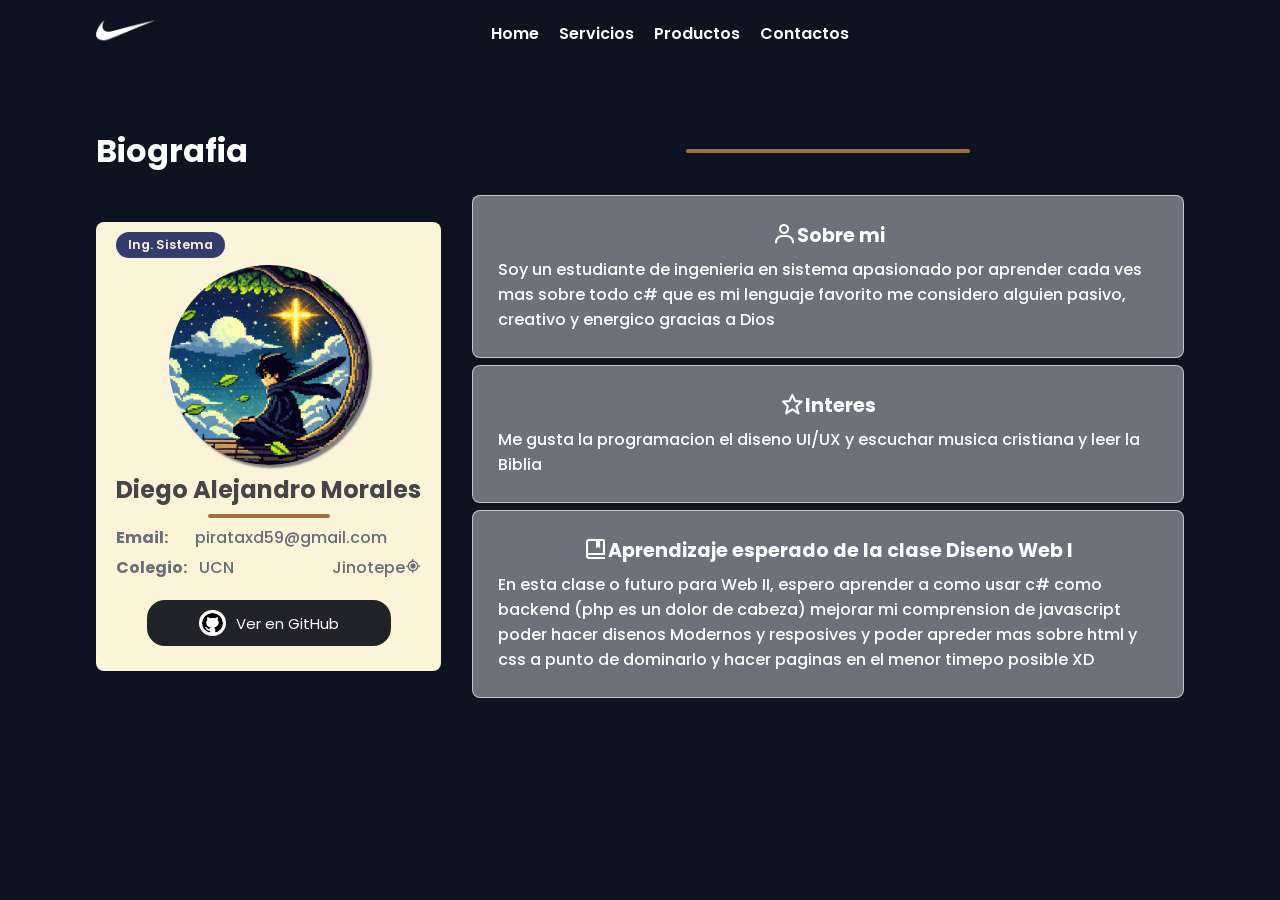
==== bio.html @ 029adb23 "First commit" ====
<!DOCTYPE html>
<html lang="en">
<head>
    <meta charset="UTF-8">
    <meta name="viewport" content="width=device-width, initial-scale=1.0">
    <link rel = "stylesheet" href="./CSS/bio.css">
    <!-- Boxicons CSS -->
   <link href='https://unpkg.com/boxicons@2.1.4/css/boxicons.min.css' rel='stylesheet'>
 
    <title>Document</title>
</head>
<body>
    <header class = "container">
        <nav>
            <div>
                <img src = "./Images/nike.png" alt = "Logo" width="60px" height="auto"> 
            </div>
            <div class="list">
                <ul>
                    <li> <a href = "index.html">Home</a></li>
                    <li> <a href = "#">Servicios</a></li>
                    <li> <a href = "#">Productos</a></li>
                    <li> <a href = "#">Contactos</a></li>                
                </ul>
            </div>
            <div class="nohacenadaSOLONOQUIEROHACERMUCHOPARACENTRALOXDDASIQUEPONGOESTO"></div>
        </nav>
        <div class="Hero">
            <h1>Biografia</h1>
            <div class="line"></div>

            <!--section hero-->
            <div class="left">
                
                <!-- Imagen mia-->
                <div class="box">
                    <div class="panel">
                        <p class = "tag">Ing. Sistema</p> <!-- quiero hacer el tag ahi para una UX tianiXD-->
                    </div>
                    <img src="./Images/Copilot_20260507_191639 (1).png" class= "img1" alt="bio" width="200px" height="auto">
                    <h2>Diego Alejandro Morales</h2>
                    <div class="line"></div>
                    <div class="info"">
                        <p><strong>Email:<strong style="color:transparent">XD.</strong><!--Espacio la otra manera era con grid pero nah XD--></strong>pirataxd59@gmail.com</p>
                        <div class="union">
                            <p><strong>Colegio:<strong style="color:transparent">D</strong></strong>UCN</p>
                            <p class ="loc">Jinotepe<i class='bx bx-current-location '></i></p>
                        </div>
                        <div class="union1">                            
                            <img class="github"src="./Images/GitHub_Invertocat_Black.svg" alt="githublink">
                            <a href="">Ver en GitHub</a>              
                        </div>
                    </div>
                </div>
            </div>
            <div class="right">
                <div class="cont">
                    <div class="tit">
                        <i class='bx bx-user bx-sm'></i>
                        <h2>Sobre mi </h2>
                    </div>
                    <p>Soy un estudiante de ingenieria en sistema apasionado por aprender cada ves mas sobre todo c# que es mi lenguaje favorito me considero alguien pasivo, creativo y energico  gracias a Dios </p>
                </div>
                <div class="cont">
                    <div class="tit">
                        <i class='bx bx-star bx-sm'></i>
                        <h2>Interes</h2>                    
                    </div>
                    <p>Me gusta la programacion el diseno UI/UX y escuchar musica cristiana y leer la Biblia</p>   
                </div>
                <div class="cont">
                    <div class="tit">
                        <i class='bx bx-book-bookmark bx-sm'></i>
                        <h2>Aprendizaje esperado de la clase Diseno Web I</h>
                    </div> 
                <p>En esta clase o futuro para Web II, espero aprender a como usar c# como backend (php es un dolor de cabeza) mejorar mi comprension de javascript poder hacer disenos Modernos y resposives y poder apreder mas sobre html y css a punto de dominarlo y hacer paginas en el menor timepo posible XD</p>           
                </div>
            </div>
            

        </div>
    </header>
    <script src="./JS/bio.js"></script>
</body>
</html>
---- CSS/bio.css ----
@import url('https://fonts.googleapis.com/css2?family=Bebas+Neue&family=Boldonse&family=Iosevka+Charon:ital,wght@0,300;0,400;0,500;0,700;1,300;1,400;1,500;1,700&family=Poppins:ital,wght@0,100;0,200;0,300;0,400;0,500;0,600;0,700;0,800;0,900;1,100;1,200;1,300;1,400;1,500;1,600;1,700;1,800;1,900&display=swap');
*{
    margin:0;
    padding: 0;
    box-sizing: border-box;
    border: none;
    text-decoration: none;
    list-style: none;
    font-family: "Poppins", sans-serif;
}
:root{
    --txt-color:#fff;
    --bg-color:#ffffff;
    --btn-bg:#fb8f02;
    /*alfinal casi ni lo use la paleta de los otros porque quedaba bien fello almenos como estoy de noche me dolia el fondo blanco .. por eso lo cmabie lo combine con mi foto si*/
}
body {
    background-color: #0d1321; 
    color: #ffffff;          
}

/*Nav */
.container{
    max-width: 85%;
    height: 100vh;
    margin: 0 auto
}
nav{
    display: flex;
    flex-wrap: wrap;
    
    align-items: center;        
    justify-content: space-between;
}
.list ul{
    display: flex;
    gap: 20px;    
}
.list ul li a{
    color: var(--txt-color);
    font-weight: 600;    
}
.list ul li a,.list ul li{
    transition: all 0.3s ease-in-out;
}
.list ul li a:hover,.list ul li:hover{
    transform: translateY(-5px);
}

.Hero{
    display: grid;
    max-width: 100%;
    grid-template-columns: 1fr 2fr;
    margin-top: 60px;    
    align-items: center; 
    gap:20px   
}
.line{
    background-color: #a66e3c; /*profe en la otra linea que va en el fondo el contraste la hace ver diferente pero so iguales lo colores*/
    align-self: center;    
    width: 40%;
    margin:0 auto;
    height: 4px;
    border-radius: 5px;
    
}
.tag {
    align-self: flex-start;
    width: fit-content;
    background-color: #333D6D;    
    color: #fbf4d9;
    /*border:1px solid #bc5500; lo iba a poner con eso pero no me gusta*/ 
    padding: 4px 12px;
    border-radius: 20px;
    font-size: 0.8rem;
    font-weight: 600;
}
.left{
    
    width: fit-content;
    border-radius: 8px;    
    background-color: #fbf4d9;
    padding:10px 20px;
    
}
.box{
    display: grid;
    gap:7px;
    color: #454545;
}
.img1{
    display: block;
    margin : 0 auto;
    border-radius: 50%; /* tuve que adivinar porque lo estab poniendo en pixeles ._. XD */
    box-shadow: 3px 3px 2px gray;    
    transition: all 0.3s ease-in-out;
}
.img1:hover{
    transform: scale(1.01);
}
.info{
    display:grid;
    gap:5px;
}
.info p{
    color:#686D76;
    font-size: 16px;
    font-weight: 500;    
}
.loc{
    display:block;
    text-align: end;
}
.loc p{
    display: flex;
    gap:4px;
    align-items: center;
}
.union{
    display: flex;
    justify-content: space-between;    
}


.right{
    display:flex;
    flex-direction: column;
    flex-wrap: wrap;
    gap:7px;
    
}
.right p{color:#fff;font-weight: 450;}
.cont{
    display: flex;
    flex-direction: column;
    gap: 7px;
}
/*Titulos*/
.tit{
    display:flex;
    flex-wrap: wrap;
    align-items: center;
    justify-content: center;
    font-size: 0.8em;
    color: #fff;
}
/*son las redes*/
.github{
    width: 27px;
    height: auto;
    background-color: #ffffff; 
    display: inline-block;
    padding: 3px;
    border-radius: 50%;

}
.union1{
    transition: all 0.3s ease-in-out;
    width: 80%;
    margin:15px auto;
    display: flex;
    align-items: center;
    justify-content: center;
    gap:10px;
    height: auto;   
    border-radius:18px;
    
    padding: 10px 20px;
    background-color: #222229;
}
.union1 a{
    font-size: 15px;
    color:#ffffff
}
.union1:hover{
    transform:translateY(-5px)
    
}
.cont{   
    background-color: rgba(255, 255, 255, 0.4);   
    border-radius: 8px;   
    border: 1px solid rgba(255, 255, 255, 0.6);    
    padding: 25px;
}
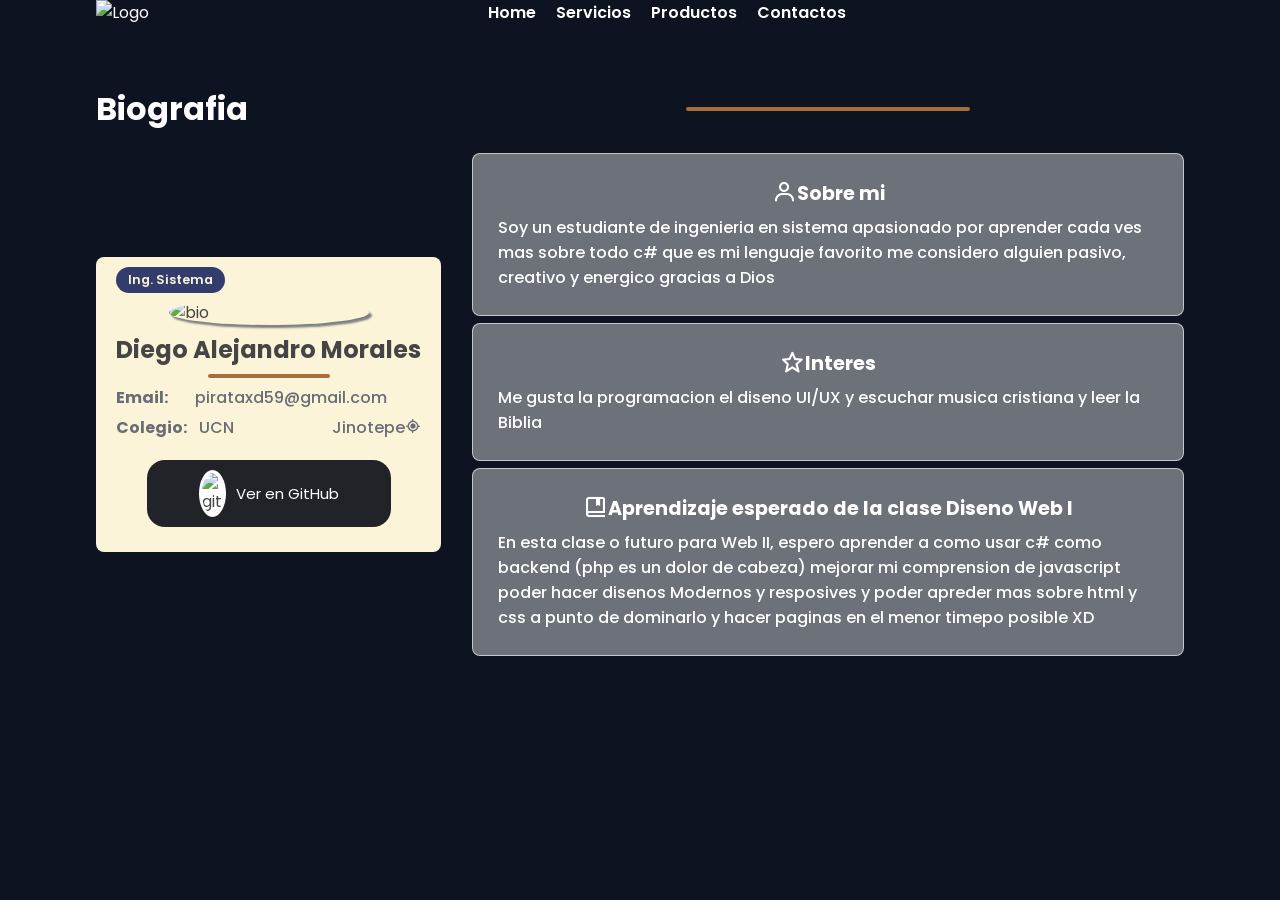
==== commit d5a23737: "Fix: cambio de letras a carpetas a minusculas para evitar conflicto con gitpages" ====
--- a/bio.html
+++ b/bio.html
@@ -13,7 +13,7 @@
     <header class = "container">
         <nav>
             <div>
-                <img src = "./Images/nike.png" alt = "Logo" width="60px" height="auto"> 
+                <img src = "./images/nike.png" alt = "Logo" width="60px" height="auto"> 
             </div>
             <div class="list">
                 <ul>
@@ -30,14 +30,15 @@
             <div class="line"></div>
 
             <!--section hero-->
-            <div class="left">
-                
+            <div class="left">                
                 <!-- Imagen mia-->
                 <div class="box">
                     <div class="panel">
                         <p class = "tag">Ing. Sistema</p> <!-- quiero hacer el tag ahi para una UX tianiXD-->
                     </div>
-                    <img src="./Images/Copilot_20260507_191639 (1).png" class= "img1" alt="bio" width="200px" height="auto">
+                    <!--AQUI LA IMAGEN PUEDE SER CAMBIADA PROFEEEEE-->
+                    <img id = "pic" src="./images/Copilot_20260507_191639 (1).png" class= "img1" alt="bio" width="200px" height="auto">
+                    <input type="file" id="fileInput" accept="image/*" style="display: none;">
                     <h2>Diego Alejandro Morales</h2>
                     <div class="line"></div>
                     <div class="info"">
@@ -47,7 +48,7 @@
                             <p class ="loc">Jinotepe<i class='bx bx-current-location '></i></p>
                         </div>
                         <div class="union1">                            
-                            <img class="github"src="./Images/GitHub_Invertocat_Black.svg" alt="githublink">
+                            <img class="github"src="./images/GitHub_Invertocat_Black.svg" alt="githublink">
                             <a href="">Ver en GitHub</a>              
                         </div>
                     </div>
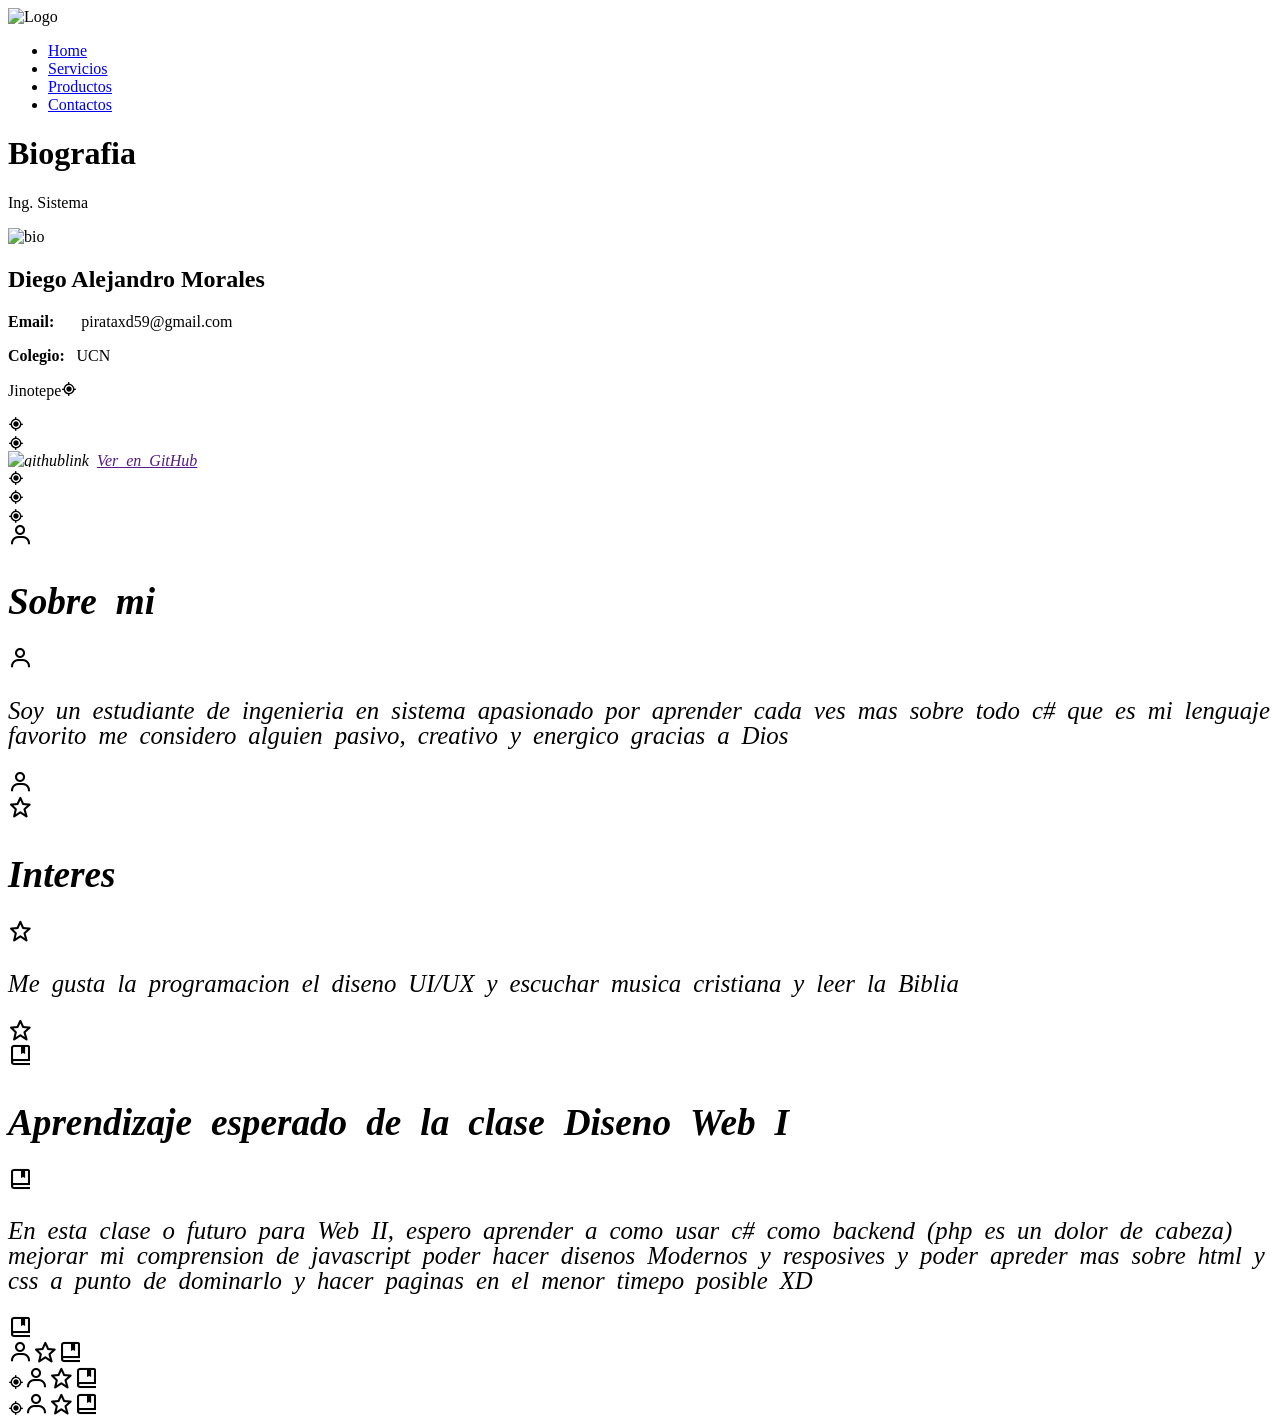
==== commit 9915a06f: "Fix: Eliminados los ./ antes de ir a un recurso" ====
--- a/bio.html
+++ b/bio.html
@@ -3,7 +3,7 @@
 <head>
     <meta charset="UTF-8">
     <meta name="viewport" content="width=device-width, initial-scale=1.0">
-    <link rel = "stylesheet" href="./CSS/bio.css">
+    <link rel = "stylesheet" href="css/bio.css">
     <!-- Boxicons CSS -->
    <link href='https://unpkg.com/boxicons@2.1.4/css/boxicons.min.css' rel='stylesheet'>
  
@@ -13,7 +13,7 @@
     <header class = "container">
         <nav>
             <div>
-                <img src = "./images/nike.png" alt = "Logo" width="60px" height="auto"> 
+                <img src = "images/nike.png" alt = "Logo" width="60px" height="auto"> 
             </div>
             <div class="list">
                 <ul>
@@ -37,7 +37,7 @@
                         <p class = "tag">Ing. Sistema</p> <!-- quiero hacer el tag ahi para una UX tianiXD-->
                     </div>
                     <!--AQUI LA IMAGEN PUEDE SER CAMBIADA PROFEEEEE-->
-                    <img id = "pic" src="./images/Copilot_20260507_191639 (1).png" class= "img1" alt="bio" width="200px" height="auto">
+                    <img id = "pic" src="images/Copilot_20260507_191639 (1).png" class= "img1" alt="bio" width="200px" height="auto">
                     <input type="file" id="fileInput" accept="image/*" style="display: none;">
                     <h2>Diego Alejandro Morales</h2>
                     <div class="line"></div>
@@ -45,10 +45,10 @@
                         <p><strong>Email:<strong style="color:transparent">XD.</strong><!--Espacio la otra manera era con grid pero nah XD--></strong>pirataxd59@gmail.com</p>
                         <div class="union">
                             <p><strong>Colegio:<strong style="color:transparent">D</strong></strong>UCN</p>
-                            <p class ="loc">Jinotepe<i class='bx bx-current-location '></i></p>
+                            <p class ="loc">Jinotepe<i class='bx bx-current-location '><i></p>
                         </div>
                         <div class="union1">                            
-                            <img class="github"src="./images/GitHub_Invertocat_Black.svg" alt="githublink">
+                            <img class="github"src=".images/GitHub_Invertocat_Black.svg" alt="githublink">
                             <a href="">Ver en GitHub</a>              
                         </div>
                     </div>
@@ -57,21 +57,21 @@
             <div class="right">
                 <div class="cont">
                     <div class="tit">
-                        <i class='bx bx-user bx-sm'></i>
+                        <i class='bx bx-user bx-sm'><i>
                         <h2>Sobre mi </h2>
                     </div>
                     <p>Soy un estudiante de ingenieria en sistema apasionado por aprender cada ves mas sobre todo c# que es mi lenguaje favorito me considero alguien pasivo, creativo y energico  gracias a Dios </p>
                 </div>
                 <div class="cont">
                     <div class="tit">
-                        <i class='bx bx-star bx-sm'></i>
+                        <i class='bx bx-star bx-sm'><i>
                         <h2>Interes</h2>                    
                     </div>
                     <p>Me gusta la programacion el diseno UI/UX y escuchar musica cristiana y leer la Biblia</p>   
                 </div>
                 <div class="cont">
                     <div class="tit">
-                        <i class='bx bx-book-bookmark bx-sm'></i>
+                        <i class='bx bx-book-bookmark bx-sm'><i>
                         <h2>Aprendizaje esperado de la clase Diseno Web I</h>
                     </div> 
                 <p>En esta clase o futuro para Web II, espero aprender a como usar c# como backend (php es un dolor de cabeza) mejorar mi comprension de javascript poder hacer disenos Modernos y resposives y poder apreder mas sobre html y css a punto de dominarlo y hacer paginas en el menor timepo posible XD</p>           
@@ -81,6 +81,6 @@
 
         </div>
     </header>
-    <script src="./JS/bio.js"></script>
+    <script src="js/bio.js"></script>
 </body>
 </html>
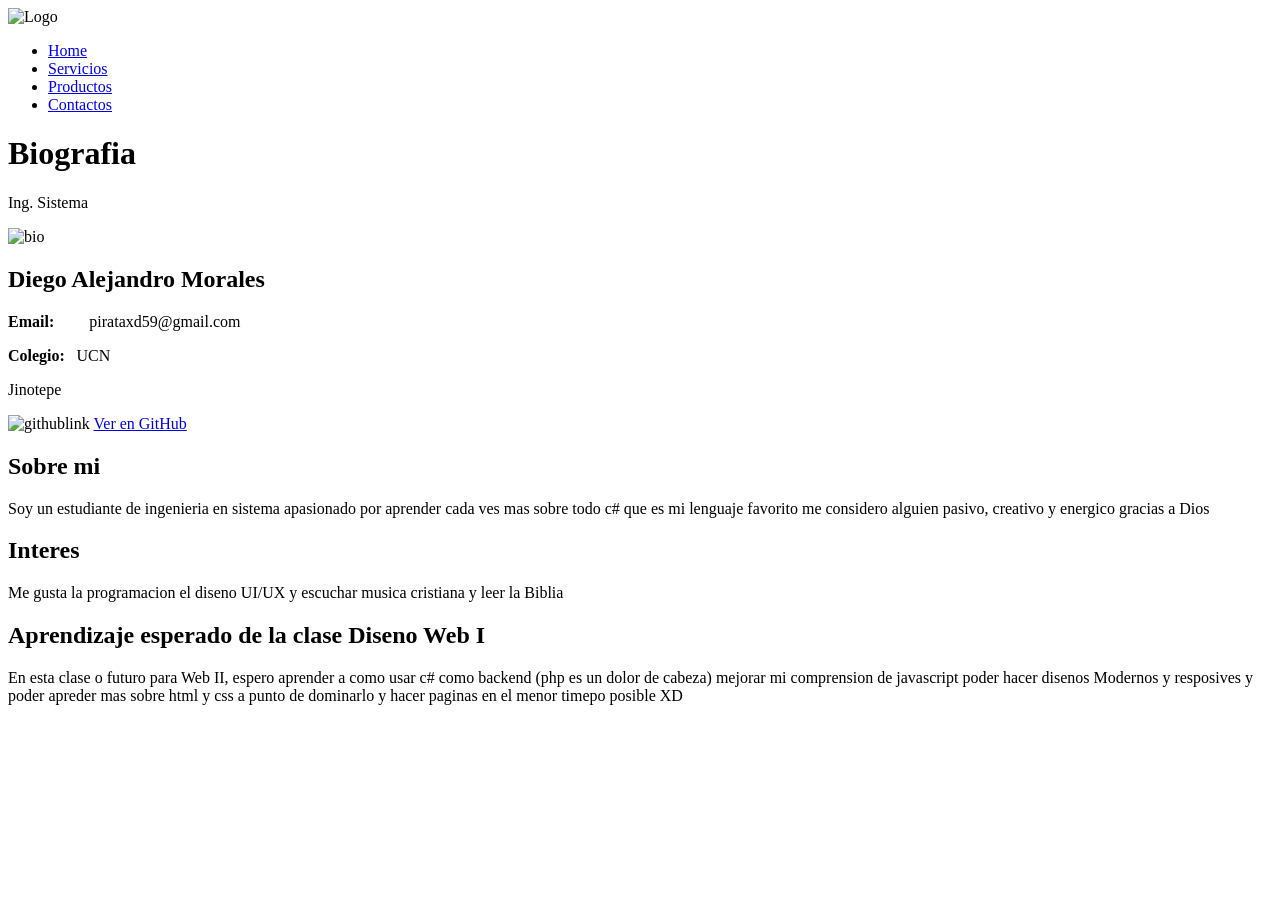
==== commit 80e31d63: "Fix: sierre de etiquetas olvidadas" ====
--- a/bio.html
+++ b/bio.html
@@ -42,14 +42,14 @@
                     <h2>Diego Alejandro Morales</h2>
                     <div class="line"></div>
                     <div class="info"">
-                        <p><strong>Email:<strong style="color:transparent">XD.</strong><!--Espacio la otra manera era con grid pero nah XD--></strong>pirataxd59@gmail.com</p>
+                        <p><strong>Email:</strong> <span style="color:transparent">XD.</span> pirataxd59@gmail.com</p>
                         <div class="union">
                             <p><strong>Colegio:<strong style="color:transparent">D</strong></strong>UCN</p>
-                            <p class ="loc">Jinotepe<i class='bx bx-current-location '><i></p>
+                            <p class ="loc">Jinotepe</p>
                         </div>
                         <div class="union1">                            
-                            <img class="github"src=".images/GitHub_Invertocat_Black.svg" alt="githublink">
-                            <a href="">Ver en GitHub</a>              
+                            <img class="github"src="images/GitHub_Invertocat_Black.svg" alt="githublink">
+                            <a href="https://github.com/diegoxd12wee436/Examen-Web-1">Ver en GitHub</a>              
                         </div>
                     </div>
                 </div>
@@ -57,21 +57,21 @@
             <div class="right">
                 <div class="cont">
                     <div class="tit">
-                        <i class='bx bx-user bx-sm'><i>
+                        
                         <h2>Sobre mi </h2>
                     </div>
                     <p>Soy un estudiante de ingenieria en sistema apasionado por aprender cada ves mas sobre todo c# que es mi lenguaje favorito me considero alguien pasivo, creativo y energico  gracias a Dios </p>
                 </div>
                 <div class="cont">
                     <div class="tit">
-                        <i class='bx bx-star bx-sm'><i>
+                        
                         <h2>Interes</h2>                    
                     </div>
                     <p>Me gusta la programacion el diseno UI/UX y escuchar musica cristiana y leer la Biblia</p>   
                 </div>
                 <div class="cont">
                     <div class="tit">
-                        <i class='bx bx-book-bookmark bx-sm'><i>
+                        
                         <h2>Aprendizaje esperado de la clase Diseno Web I</h>
                     </div> 
                 <p>En esta clase o futuro para Web II, espero aprender a como usar c# como backend (php es un dolor de cabeza) mejorar mi comprension de javascript poder hacer disenos Modernos y resposives y poder apreder mas sobre html y css a punto de dominarlo y hacer paginas en el menor timepo posible XD</p>           
